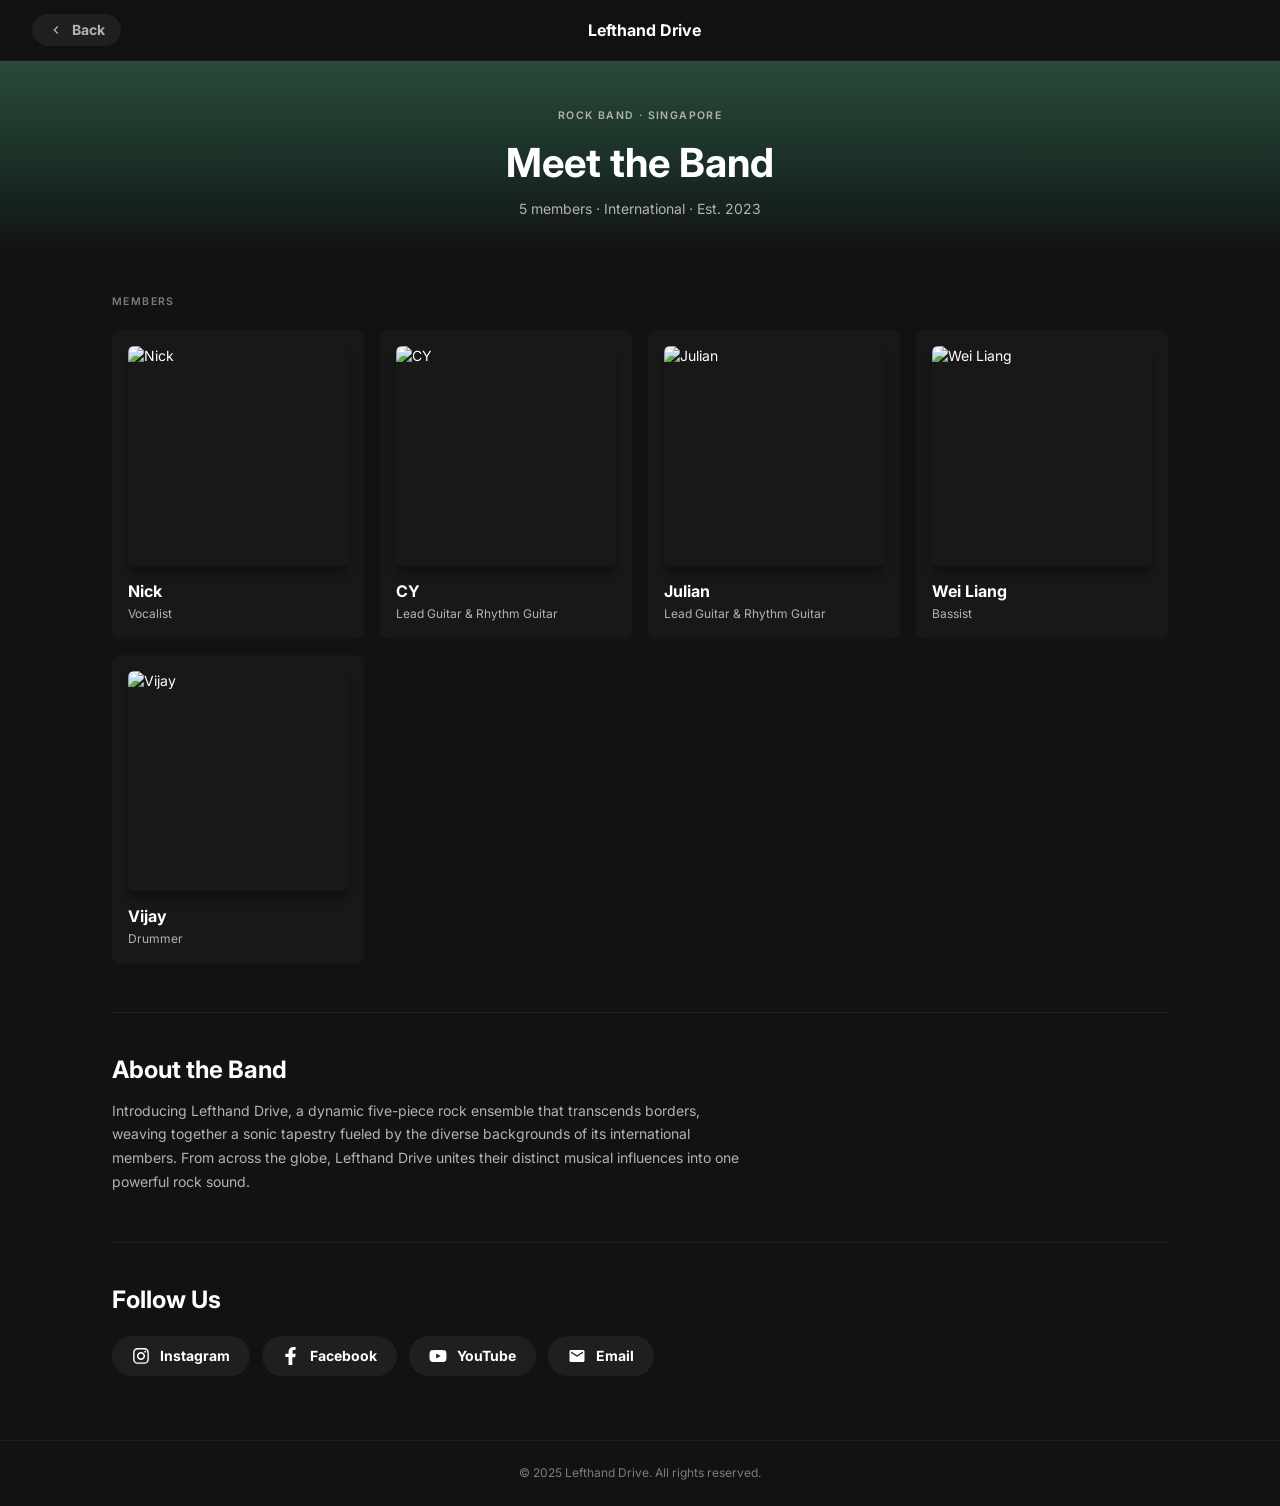
==== band.html @ 8c50482f "Redesign frontend with Spotify-inspired UI - Rewrite index.html: sidebar layout, dark surfaces, Spot" ====
<!DOCTYPE html>
<html lang="en">
<head>
  <meta charset="UTF-8">
  <meta name="viewport" content="width=device-width, initial-scale=1.0">
  <title>Lefthand Drive – Members</title>
  <link rel="preconnect" href="https://fonts.googleapis.com">
  <link rel="preconnect" href="https://fonts.gstatic.com" crossorigin>
  <link href="https://fonts.googleapis.com/css2?family=Inter:wght@400;600;700&display=swap" rel="stylesheet">
  <style>
    :root {
      --bg:           #121212;
      --surface:      #181818;
      --mid:          #1f1f1f;
      --card:         #252525;
      --green:        #1ed760;
      --white:        #ffffff;
      --silver:       #b3b3b3;
      --muted:        #7c7c7c;
      --light-border: #7c7c7c;
      --shadow-heavy: rgba(0,0,0,0.5) 0px 8px 24px;
      --shadow-med:   rgba(0,0,0,0.3) 0px 8px 8px;
      --font: 'Inter', 'Helvetica Neue', helvetica, arial, sans-serif;
    }

    *, *::before, *::after { box-sizing: border-box; margin: 0; padding: 0; }

    body {
      font-family: var(--font);
      background: var(--bg);
      color: var(--white);
      font-size: 14px;
      font-weight: 400;
      line-height: 1.4;
      -webkit-font-smoothing: antialiased;
      min-height: 100dvh;
    }

    /* ── TOP BAR ───────────────────────────────── */
    .topbar {
      position: sticky;
      top: 0;
      z-index: 50;
      display: flex;
      align-items: center;
      justify-content: space-between;
      padding: 14px 32px;
      background: rgba(18,18,18,0.92);
      backdrop-filter: blur(12px);
      -webkit-backdrop-filter: blur(12px);
      border-bottom: 1px solid rgba(255,255,255,0.06);
      gap: 16px;
    }

    .topbar-back {
      display: inline-flex;
      align-items: center;
      gap: 8px;
      font-size: 14px;
      font-weight: 700;
      color: var(--silver);
      text-decoration: none;
      padding: 6px 16px;
      border-radius: 9999px;
      background: var(--mid);
      transition: color 0.15s, background 0.15s;
    }

    .topbar-back:hover { color: var(--white); background: var(--card); }

    .topbar-title {
      font-size: 16px;
      font-weight: 700;
      color: var(--white);
    }

    /* ── HERO ──────────────────────────────────── */
    .hero {
      padding: 48px 32px 36px;
      background: linear-gradient(180deg, #2a4a3a 0%, #1a2e25 55%, var(--bg) 100%);
      text-align: center;
    }

    .hero-label {
      font-size: 10.5px;
      font-weight: 600;
      text-transform: uppercase;
      letter-spacing: 1.4px;
      color: var(--silver);
      margin-bottom: 12px;
    }

    .hero-title {
      font-size: 40px;
      font-weight: 700;
      color: var(--white);
      margin-bottom: 8px;
    }

    .hero-sub {
      font-size: 14px;
      color: var(--silver);
    }

    /* ── CONTENT ───────────────────────────────── */
    .content {
      max-width: 1120px;
      margin: 0 auto;
      padding: 40px 32px 64px;
    }

    .section-label {
      font-size: 10.5px;
      font-weight: 600;
      text-transform: uppercase;
      letter-spacing: 1.4px;
      color: var(--muted);
      margin-bottom: 20px;
    }

    /* ── MEMBERS GRID ──────────────────────────── */
    .members-grid {
      display: grid;
      grid-template-columns: repeat(auto-fill, minmax(200px, 1fr));
      gap: 16px;
    }

    .member-card {
      background: var(--surface);
      border-radius: 8px;
      padding: 16px;
      transition: background 0.2s, transform 0.2s;
      cursor: pointer;
    }

    .member-card:hover {
      background: var(--card);
      transform: translateY(-2px);
    }

    .member-card:focus-within { outline: 2px solid var(--green); outline-offset: 2px; }

    .member-photo {
      width: 100%;
      aspect-ratio: 1;
      object-fit: cover;
      border-radius: 6px;
      margin-bottom: 14px;
      box-shadow: var(--shadow-med);
      display: block;
    }

    .member-name {
      font-size: 16px;
      font-weight: 700;
      margin-bottom: 4px;
      white-space: nowrap;
      overflow: hidden;
      text-overflow: ellipsis;
    }

    .member-role {
      font-size: 12px;
      color: var(--silver);
      line-height: 1.4;
    }

    /* ── BAND BIO ──────────────────────────────── */
    .bio-block {
      margin-top: 48px;
      padding-top: 40px;
      border-top: 1px solid rgba(255,255,255,0.06);
    }

    .bio-block h2 {
      font-size: 24px;
      font-weight: 700;
      margin-bottom: 12px;
    }

    .bio-block p {
      font-size: 14px;
      color: var(--silver);
      line-height: 1.7;
      max-width: 640px;
    }

    /* ── SOCIAL ROW ────────────────────────────── */
    .social-row {
      margin-top: 48px;
      padding-top: 40px;
      border-top: 1px solid rgba(255,255,255,0.06);
    }

    .social-row h2 {
      font-size: 24px;
      font-weight: 700;
      margin-bottom: 20px;
    }

    .social-links { display: flex; gap: 12px; flex-wrap: wrap; }

    .social-btn {
      display: inline-flex;
      align-items: center;
      gap: 10px;
      padding: 10px 20px;
      border-radius: 9999px;
      background: var(--mid);
      color: var(--white);
      text-decoration: none;
      font-size: 14px;
      font-weight: 700;
      transition: background 0.15s, transform 0.1s;
    }

    .social-btn:hover { background: var(--card); }
    .social-btn:active { transform: scale(0.96); }

    /* ── FOOTER ────────────────────────────────── */
    .footer {
      padding: 24px 32px;
      text-align: center;
      border-top: 1px solid rgba(255,255,255,0.06);
      font-size: 12px;
      color: var(--muted);
    }

    /* ── RESPONSIVE ────────────────────────────── */
    @media (max-width: 768px) {
      .topbar { padding: 12px 16px; }
      .hero { padding: 32px 16px 24px; }
      .hero-title { font-size: 28px; }
      .content { padding: 24px 16px 48px; }
      .members-grid { grid-template-columns: repeat(2, 1fr); gap: 12px; }
    }

    @media (max-width: 400px) {
      .members-grid { grid-template-columns: 1fr; }
    }
  </style>
</head>
<body>

  <!-- Top Bar -->
  <header class="topbar">
    <a href="index.html" class="topbar-back" aria-label="Back to Lefthand Drive home">
      <svg width="16" height="16" viewBox="0 0 24 24" fill="currentColor" aria-hidden="true"><path d="M15.41 7.41L14 6l-6 6 6 6 1.41-1.41L10.83 12z"/></svg>
      Back
    </a>
    <span class="topbar-title">Lefthand Drive</span>
    <div aria-hidden="true" style="width:80px;"></div>
  </header>

  <!-- Hero -->
  <div class="hero">
    <div class="hero-label">Rock Band · Singapore</div>
    <h1 class="hero-title">Meet the Band</h1>
    <p class="hero-sub">5 members · International · Est. 2023</p>
  </div>

  <!-- Members -->
  <main class="content">
    <div class="section-label">Members</div>

    <div class="members-grid" role="list">

      <article class="member-card" role="listitem" tabindex="0" aria-label="Nick – Vocalist">
        <img src="images/Nick.jpg" alt="Nick" class="member-photo" loading="lazy">
        <div class="member-name">Nick</div>
        <div class="member-role">Vocalist</div>
      </article>

      <article class="member-card" role="listitem" tabindex="0" aria-label="CY – Lead Guitar and Rhythm Guitar">
        <img src="images/CY.jpg" alt="CY" class="member-photo" loading="lazy">
        <div class="member-name">CY</div>
        <div class="member-role">Lead Guitar &amp; Rhythm Guitar</div>
      </article>

      <article class="member-card" role="listitem" tabindex="0" aria-label="Julian – Lead Guitar and Rhythm Guitar">
        <img src="images/Julian.jpg" alt="Julian" class="member-photo" loading="lazy">
        <div class="member-name">Julian</div>
        <div class="member-role">Lead Guitar &amp; Rhythm Guitar</div>
      </article>

      <article class="member-card" role="listitem" tabindex="0" aria-label="Wei Liang – Bassist">
        <img src="images/wei.jpeg" alt="Wei Liang" class="member-photo" loading="lazy">
        <div class="member-name">Wei Liang</div>
        <div class="member-role">Bassist</div>
      </article>

      <article class="member-card" role="listitem" tabindex="0" aria-label="Vijay – Drummer">
        <img src="images/Vijay.jpg" alt="Vijay" class="member-photo" loading="lazy">
        <div class="member-name">Vijay</div>
        <div class="member-role">Drummer</div>
      </article>

    </div>

    <!-- Bio -->
    <div class="bio-block">
      <h2>About the Band</h2>
      <p>Introducing Lefthand Drive, a dynamic five-piece rock ensemble that transcends borders, weaving together a sonic tapestry fueled by the diverse backgrounds of its international members. From across the globe, Lefthand Drive unites their distinct musical influences into one powerful rock sound.</p>
    </div>

    <!-- Social -->
    <div class="social-row">
      <h2>Follow Us</h2>
      <div class="social-links">
        <a href="https://www.instagram.com/lefthanddrive_sg?igsh=eTY1NHY3NWtiNjg1" target="_blank" rel="noopener noreferrer" class="social-btn" aria-label="Instagram">
          <svg xmlns="http://www.w3.org/2000/svg" width="18" height="18" viewBox="0 0 448 512" fill="currentColor" aria-hidden="true"><path d="M224.1 141c-63.6 0-114.9 51.3-114.9 114.9S160.5 370.8 224.1 370.8 339 319.5 339 255.9 287.7 141 224.1 141zm0 186.6c-39.6 0-71.7-32.1-71.7-71.7s32.1-71.7 71.7-71.7 71.7 32.1 71.7 71.7-32.1 71.7-71.7 71.7zm146.4-194.3c0 14.9-12 26.8-26.8 26.8-14.9 0-26.8-12-26.8-26.8s12-26.8 26.8-26.8 26.8 12 26.8 26.8zm76.1 27.2c-1.7-35.9-9.9-67.7-36.2-93.9-26.2-26.2-58-34.4-93.9-36.2-37-2.1-147.9-2.1-184.9 0-35.8 1.7-67.6 9.9-93.9 36.1s-34.4 58-36.2 93.9c-2.1 37-2.1 147.9 0 184.9 1.7 35.9 9.9 67.7 36.2 93.9s58 34.4 93.9 36.2c37 2.1 147.9 2.1 184.9 0 35.9-1.7 67.7-9.9 93.9-36.2 26.2-26.2 34.4-58 36.2-93.9 2.1-37 2.1-147.8 0-184.8zM398.8 388c-7.8 19.6-22.9 34.7-42.6 42.6-29.5 11.7-99.5 9-132.1 9s-102.7 2.6-132.1-9c-19.6-7.8-34.7-22.9-42.6-42.6-11.7-29.5-9-99.5-9-132.1s-2.6-102.7 9-132.1c7.8-19.6 22.9-34.7 42.6-42.6 29.5-11.7 99.5-9 132.1-9s102.7-2.6 132.1 9c19.6 7.8 34.7 22.9 42.6 42.6 11.7 29.5 9 99.5 9 132.1s2.7 102.7-9 132.1z"/></svg>
          Instagram
        </a>
        <a href="https://www.facebook.com/profile.php?id=61557159800203" target="_blank" rel="noopener noreferrer" class="social-btn" aria-label="Facebook">
          <svg xmlns="http://www.w3.org/2000/svg" width="18" height="18" viewBox="0 0 320 512" fill="currentColor" aria-hidden="true"><path d="M279.14 288l14.22-92.66h-88.91V127.42c0-25.35 12.42-50.06 52.24-50.06H293V6.26S259.43 0 225.36 0C141.09 0 89.53 54.42 89.53 153.11V195.3H0v92.66h89.53V512h107.74V288z"/></svg>
          Facebook
        </a>
        <a href="https://www.youtube.com/@LefthandDrive_SG" target="_blank" rel="noopener noreferrer" class="social-btn" aria-label="YouTube">
          <svg xmlns="http://www.w3.org/2000/svg" width="18" height="18" viewBox="0 0 576 512" fill="currentColor" aria-hidden="true"><path d="M549.7 124.1c-6.3-24-25-42.7-49-49C456.5 64 288 64 288 64s-168.5 0-212.7 11.1c-24 6.3-42.7 25-49 49C16 168.3 16 256 16 256s0 87.7 10.3 131.9c6.3 24 25 42.7 49 49C119.5 448 288 448 288 448s168.5 0 212.7-11.1c24-6.3 42.7-25 49-49C560 343.7 560 256 560 256s0-87.7-10.3-131.9zM232 336V176l142 80-142 80z"/></svg>
          YouTube
        </a>
        <a href="mailto:mrwaitforplayers@gmail.com" class="social-btn" aria-label="Email">
          <svg xmlns="http://www.w3.org/2000/svg" width="18" height="18" viewBox="0 0 24 24" fill="currentColor" aria-hidden="true"><path d="M20 4H4c-1.1 0-2 .9-2 2v12c0 1.1.9 2 2 2h16c1.1 0 2-.9 2-2V6c0-1.1-.9-2-2-2zm0 4-8 5-8-5V6l8 5 8-5v2z"/></svg>
          Email
        </a>
      </div>
    </div>

  </main>

  <footer class="footer">
    <p>&copy; 2025 Lefthand Drive. All rights reserved.</p>
  </footer>

</body>
</html>
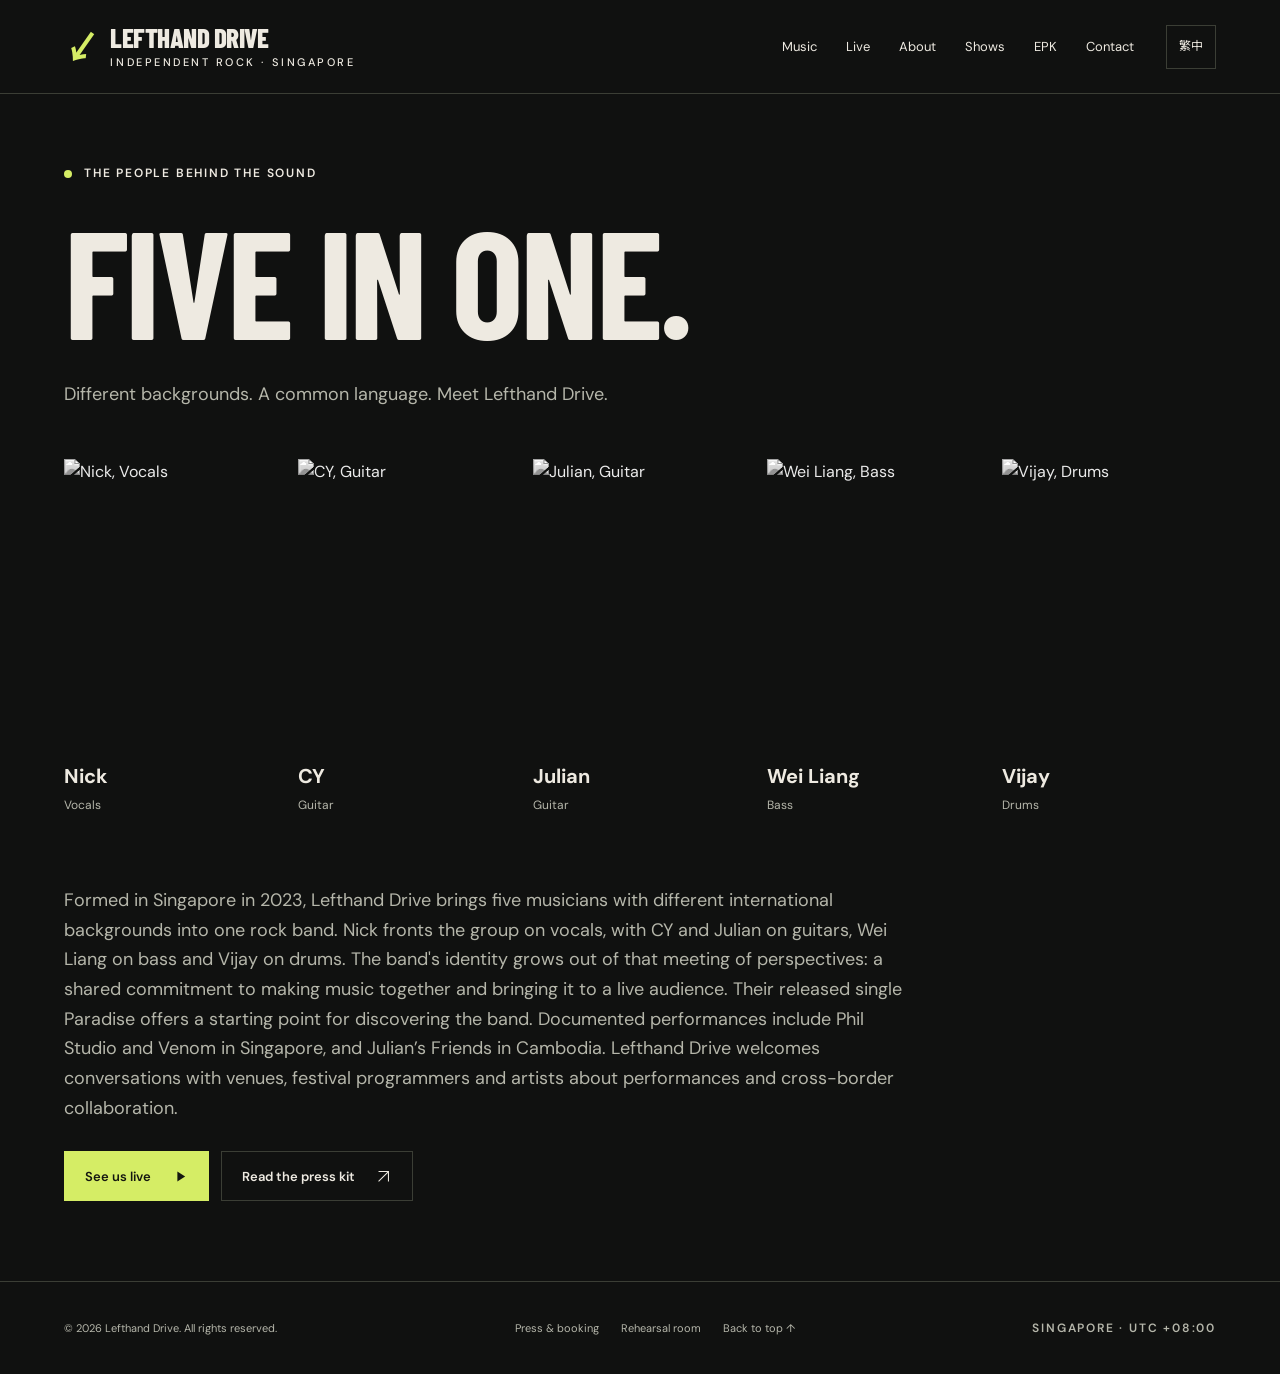
==== commit c5cdc3c3: "Redesign band website and add bilingual international EPK" ====
--- a/band.html
+++ b/band.html
@@ -1,336 +1,20 @@
-<!DOCTYPE html>
-<html lang="en">
-<head>
-  <meta charset="UTF-8">
-  <meta name="viewport" content="width=device-width, initial-scale=1.0">
-  <title>Lefthand Drive – Members</title>
-  <link rel="preconnect" href="https://fonts.googleapis.com">
-  <link rel="preconnect" href="https://fonts.gstatic.com" crossorigin>
-  <link href="https://fonts.googleapis.com/css2?family=Inter:wght@400;600;700&display=swap" rel="stylesheet">
-  <style>
-    :root {
-      --bg:           #121212;
-      --surface:      #181818;
-      --mid:          #1f1f1f;
-      --card:         #252525;
-      --green:        #1ed760;
-      --white:        #ffffff;
-      --silver:       #b3b3b3;
-      --muted:        #7c7c7c;
-      --light-border: #7c7c7c;
-      --shadow-heavy: rgba(0,0,0,0.5) 0px 8px 24px;
-      --shadow-med:   rgba(0,0,0,0.3) 0px 8px 8px;
-      --font: 'Inter', 'Helvetica Neue', helvetica, arial, sans-serif;
-    }
-
-    *, *::before, *::after { box-sizing: border-box; margin: 0; padding: 0; }
-
-    body {
-      font-family: var(--font);
-      background: var(--bg);
-      color: var(--white);
-      font-size: 14px;
-      font-weight: 400;
-      line-height: 1.4;
-      -webkit-font-smoothing: antialiased;
-      min-height: 100dvh;
-    }
-
-    /* ── TOP BAR ───────────────────────────────── */
-    .topbar {
-      position: sticky;
-      top: 0;
-      z-index: 50;
-      display: flex;
-      align-items: center;
-      justify-content: space-between;
-      padding: 14px 32px;
-      background: rgba(18,18,18,0.92);
-      backdrop-filter: blur(12px);
-      -webkit-backdrop-filter: blur(12px);
-      border-bottom: 1px solid rgba(255,255,255,0.06);
-      gap: 16px;
-    }
-
-    .topbar-back {
-      display: inline-flex;
-      align-items: center;
-      gap: 8px;
-      font-size: 14px;
-      font-weight: 700;
-      color: var(--silver);
-      text-decoration: none;
-      padding: 6px 16px;
-      border-radius: 9999px;
-      background: var(--mid);
-      transition: color 0.15s, background 0.15s;
-    }
-
-    .topbar-back:hover { color: var(--white); background: var(--card); }
-
-    .topbar-title {
-      font-size: 16px;
-      font-weight: 700;
-      color: var(--white);
-    }
-
-    /* ── HERO ──────────────────────────────────── */
-    .hero {
-      padding: 48px 32px 36px;
-      background: linear-gradient(180deg, #2a4a3a 0%, #1a2e25 55%, var(--bg) 100%);
-      text-align: center;
-    }
-
-    .hero-label {
-      font-size: 10.5px;
-      font-weight: 600;
-      text-transform: uppercase;
-      letter-spacing: 1.4px;
-      color: var(--silver);
-      margin-bottom: 12px;
-    }
-
-    .hero-title {
-      font-size: 40px;
-      font-weight: 700;
-      color: var(--white);
-      margin-bottom: 8px;
-    }
-
-    .hero-sub {
-      font-size: 14px;
-      color: var(--silver);
-    }
-
-    /* ── CONTENT ───────────────────────────────── */
-    .content {
-      max-width: 1120px;
-      margin: 0 auto;
-      padding: 40px 32px 64px;
-    }
-
-    .section-label {
-      font-size: 10.5px;
-      font-weight: 600;
-      text-transform: uppercase;
-      letter-spacing: 1.4px;
-      color: var(--muted);
-      margin-bottom: 20px;
-    }
-
-    /* ── MEMBERS GRID ──────────────────────────── */
-    .members-grid {
-      display: grid;
-      grid-template-columns: repeat(auto-fill, minmax(200px, 1fr));
-      gap: 16px;
-    }
-
-    .member-card {
-      background: var(--surface);
-      border-radius: 8px;
-      padding: 16px;
-      transition: background 0.2s, transform 0.2s;
-      cursor: pointer;
-    }
-
-    .member-card:hover {
-      background: var(--card);
-      transform: translateY(-2px);
-    }
-
-    .member-card:focus-within { outline: 2px solid var(--green); outline-offset: 2px; }
-
-    .member-photo {
-      width: 100%;
-      aspect-ratio: 1;
-      object-fit: cover;
-      border-radius: 6px;
-      margin-bottom: 14px;
-      box-shadow: var(--shadow-med);
-      display: block;
-    }
-
-    .member-name {
-      font-size: 16px;
-      font-weight: 700;
-      margin-bottom: 4px;
-      white-space: nowrap;
-      overflow: hidden;
-      text-overflow: ellipsis;
-    }
-
-    .member-role {
-      font-size: 12px;
-      color: var(--silver);
-      line-height: 1.4;
-    }
-
-    /* ── BAND BIO ──────────────────────────────── */
-    .bio-block {
-      margin-top: 48px;
-      padding-top: 40px;
-      border-top: 1px solid rgba(255,255,255,0.06);
-    }
-
-    .bio-block h2 {
-      font-size: 24px;
-      font-weight: 700;
-      margin-bottom: 12px;
-    }
-
-    .bio-block p {
-      font-size: 14px;
-      color: var(--silver);
-      line-height: 1.7;
-      max-width: 640px;
-    }
-
-    /* ── SOCIAL ROW ────────────────────────────── */
-    .social-row {
-      margin-top: 48px;
-      padding-top: 40px;
-      border-top: 1px solid rgba(255,255,255,0.06);
-    }
-
-    .social-row h2 {
-      font-size: 24px;
-      font-weight: 700;
-      margin-bottom: 20px;
-    }
-
-    .social-links { display: flex; gap: 12px; flex-wrap: wrap; }
-
-    .social-btn {
-      display: inline-flex;
-      align-items: center;
-      gap: 10px;
-      padding: 10px 20px;
-      border-radius: 9999px;
-      background: var(--mid);
-      color: var(--white);
-      text-decoration: none;
-      font-size: 14px;
-      font-weight: 700;
-      transition: background 0.15s, transform 0.1s;
-    }
-
-    .social-btn:hover { background: var(--card); }
-    .social-btn:active { transform: scale(0.96); }
-
-    /* ── FOOTER ────────────────────────────────── */
-    .footer {
-      padding: 24px 32px;
-      text-align: center;
-      border-top: 1px solid rgba(255,255,255,0.06);
-      font-size: 12px;
-      color: var(--muted);
-    }
-
-    /* ── RESPONSIVE ────────────────────────────── */
-    @media (max-width: 768px) {
-      .topbar { padding: 12px 16px; }
-      .hero { padding: 32px 16px 24px; }
-      .hero-title { font-size: 28px; }
-      .content { padding: 24px 16px 48px; }
-      .members-grid { grid-template-columns: repeat(2, 1fr); gap: 12px; }
-    }
-
-    @media (max-width: 400px) {
-      .members-grid { grid-template-columns: 1fr; }
-    }
-  </style>
-</head>
-<body>
-
-  <!-- Top Bar -->
-  <header class="topbar">
-    <a href="index.html" class="topbar-back" aria-label="Back to Lefthand Drive home">
-      <svg width="16" height="16" viewBox="0 0 24 24" fill="currentColor" aria-hidden="true"><path d="M15.41 7.41L14 6l-6 6 6 6 1.41-1.41L10.83 12z"/></svg>
-      Back
-    </a>
-    <span class="topbar-title">Lefthand Drive</span>
-    <div aria-hidden="true" style="width:80px;"></div>
-  </header>
-
-  <!-- Hero -->
-  <div class="hero">
-    <div class="hero-label">Rock Band · Singapore</div>
-    <h1 class="hero-title">Meet the Band</h1>
-    <p class="hero-sub">5 members · International · Est. 2023</p>
-  </div>
-
-  <!-- Members -->
-  <main class="content">
-    <div class="section-label">Members</div>
-
-    <div class="members-grid" role="list">
-
-      <article class="member-card" role="listitem" tabindex="0" aria-label="Nick – Vocalist">
-        <img src="images/Nick.jpg" alt="Nick" class="member-photo" loading="lazy">
-        <div class="member-name">Nick</div>
-        <div class="member-role">Vocalist</div>
-      </article>
-
-      <article class="member-card" role="listitem" tabindex="0" aria-label="CY – Lead Guitar and Rhythm Guitar">
-        <img src="images/CY.jpg" alt="CY" class="member-photo" loading="lazy">
-        <div class="member-name">CY</div>
-        <div class="member-role">Lead Guitar &amp; Rhythm Guitar</div>
-      </article>
-
-      <article class="member-card" role="listitem" tabindex="0" aria-label="Julian – Lead Guitar and Rhythm Guitar">
-        <img src="images/Julian.jpg" alt="Julian" class="member-photo" loading="lazy">
-        <div class="member-name">Julian</div>
-        <div class="member-role">Lead Guitar &amp; Rhythm Guitar</div>
-      </article>
-
-      <article class="member-card" role="listitem" tabindex="0" aria-label="Wei Liang – Bassist">
-        <img src="images/wei.jpeg" alt="Wei Liang" class="member-photo" loading="lazy">
-        <div class="member-name">Wei Liang</div>
-        <div class="member-role">Bassist</div>
-      </article>
-
-      <article class="member-card" role="listitem" tabindex="0" aria-label="Vijay – Drummer">
-        <img src="images/Vijay.jpg" alt="Vijay" class="member-photo" loading="lazy">
-        <div class="member-name">Vijay</div>
-        <div class="member-role">Drummer</div>
-      </article>
-
-    </div>
-
-    <!-- Bio -->
-    <div class="bio-block">
-      <h2>About the Band</h2>
-      <p>Introducing Lefthand Drive, a dynamic five-piece rock ensemble that transcends borders, weaving together a sonic tapestry fueled by the diverse backgrounds of its international members. From across the globe, Lefthand Drive unites their distinct musical influences into one powerful rock sound.</p>
-    </div>
-
-    <!-- Social -->
-    <div class="social-row">
-      <h2>Follow Us</h2>
-      <div class="social-links">
-        <a href="https://www.instagram.com/lefthanddrive_sg?igsh=eTY1NHY3NWtiNjg1" target="_blank" rel="noopener noreferrer" class="social-btn" aria-label="Instagram">
-          <svg xmlns="http://www.w3.org/2000/svg" width="18" height="18" viewBox="0 0 448 512" fill="currentColor" aria-hidden="true"><path d="M224.1 141c-63.6 0-114.9 51.3-114.9 114.9S160.5 370.8 224.1 370.8 339 319.5 339 255.9 287.7 141 224.1 141zm0 186.6c-39.6 0-71.7-32.1-71.7-71.7s32.1-71.7 71.7-71.7 71.7 32.1 71.7 71.7-32.1 71.7-71.7 71.7zm146.4-194.3c0 14.9-12 26.8-26.8 26.8-14.9 0-26.8-12-26.8-26.8s12-26.8 26.8-26.8 26.8 12 26.8 26.8zm76.1 27.2c-1.7-35.9-9.9-67.7-36.2-93.9-26.2-26.2-58-34.4-93.9-36.2-37-2.1-147.9-2.1-184.9 0-35.8 1.7-67.6 9.9-93.9 36.1s-34.4 58-36.2 93.9c-2.1 37-2.1 147.9 0 184.9 1.7 35.9 9.9 67.7 36.2 93.9s58 34.4 93.9 36.2c37 2.1 147.9 2.1 184.9 0 35.9-1.7 67.7-9.9 93.9-36.2 26.2-26.2 34.4-58 36.2-93.9 2.1-37 2.1-147.8 0-184.8zM398.8 388c-7.8 19.6-22.9 34.7-42.6 42.6-29.5 11.7-99.5 9-132.1 9s-102.7 2.6-132.1-9c-19.6-7.8-34.7-22.9-42.6-42.6-11.7-29.5-9-99.5-9-132.1s-2.6-102.7 9-132.1c7.8-19.6 22.9-34.7 42.6-42.6 29.5-11.7 99.5-9 132.1-9s102.7-2.6 132.1 9c19.6 7.8 34.7 22.9 42.6 42.6 11.7 29.5 9 99.5 9 132.1s2.7 102.7-9 132.1z"/></svg>
-          Instagram
-        </a>
-        <a href="https://www.facebook.com/profile.php?id=61557159800203" target="_blank" rel="noopener noreferrer" class="social-btn" aria-label="Facebook">
-          <svg xmlns="http://www.w3.org/2000/svg" width="18" height="18" viewBox="0 0 320 512" fill="currentColor" aria-hidden="true"><path d="M279.14 288l14.22-92.66h-88.91V127.42c0-25.35 12.42-50.06 52.24-50.06H293V6.26S259.43 0 225.36 0C141.09 0 89.53 54.42 89.53 153.11V195.3H0v92.66h89.53V512h107.74V288z"/></svg>
-          Facebook
-        </a>
-        <a href="https://www.youtube.com/@LefthandDrive_SG" target="_blank" rel="noopener noreferrer" class="social-btn" aria-label="YouTube">
-          <svg xmlns="http://www.w3.org/2000/svg" width="18" height="18" viewBox="0 0 576 512" fill="currentColor" aria-hidden="true"><path d="M549.7 124.1c-6.3-24-25-42.7-49-49C456.5 64 288 64 288 64s-168.5 0-212.7 11.1c-24 6.3-42.7 25-49 49C16 168.3 16 256 16 256s0 87.7 10.3 131.9c6.3 24 25 42.7 49 49C119.5 448 288 448 288 448s168.5 0 212.7-11.1c24-6.3 42.7-25 49-49C560 343.7 560 256 560 256s0-87.7-10.3-131.9zM232 336V176l142 80-142 80z"/></svg>
-          YouTube
-        </a>
-        <a href="mailto:mrwaitforplayers@gmail.com" class="social-btn" aria-label="Email">
-          <svg xmlns="http://www.w3.org/2000/svg" width="18" height="18" viewBox="0 0 24 24" fill="currentColor" aria-hidden="true"><path d="M20 4H4c-1.1 0-2 .9-2 2v12c0 1.1.9 2 2 2h16c1.1 0 2-.9 2-2V6c0-1.1-.9-2-2-2zm0 4-8 5-8-5V6l8 5 8-5v2z"/></svg>
-          Email
-        </a>
-      </div>
-    </div>
-
-  </main>
-
-  <footer class="footer">
-    <p>&copy; 2025 Lefthand Drive. All rights reserved.</p>
-  </footer>
-
-</body>
-</html>
+<!doctype html>
+<html lang="en"><head><meta charset="utf-8"><meta name="viewport" content="width=device-width, initial-scale=1">
+<meta name="theme-color" content="#101110"><title>The Band — Lefthand Drive</title><meta name="description" content="Meet Nick, CY, Julian, Wei Liang and Vijay: the five musicians behind Singapore rock band Lefthand Drive.">
+<link rel="canonical" href="https://ymunick.github.io/lefthanddrive/band.html"><link rel="icon" href="assets/favicon.svg" type="image/svg+xml">
+<meta property="og:type" content="website"><meta property="og:title" content="The Band — Lefthand Drive"><meta property="og:description" content="Meet Nick, CY, Julian, Wei Liang and Vijay: the five musicians behind Singapore rock band Lefthand Drive."><meta property="og:url" content="https://ymunick.github.io/lefthanddrive/band.html"><meta property="og:image" content="https://ymunick.github.io/lefthanddrive/images/group.jpg"><meta property="og:image:alt" content="Lefthand Drive, five-piece rock band from Singapore"><meta name="twitter:card" content="summary_large_image">
+<link rel="preconnect" href="https://fonts.googleapis.com"><link rel="preconnect" href="https://fonts.gstatic.com" crossorigin>
+<link rel="stylesheet" href="assets/site.css"><script type="application/ld+json">{"@context": "https://schema.org", "@type": "MusicGroup", "name": "Lefthand Drive", "url": "https://ymunick.github.io/lefthanddrive/", "genre": "Rock", "foundingDate": "2023", "email": "mrwaitforplayers@gmail.com", "sameAs": ["https://www.instagram.com/lefthanddrive_sg/", "https://www.youtube.com/@LefthandDrive_SG", "https://open.spotify.com/artist/1GsjKjGcnN87QtZpG9kql0", "https://www.facebook.com/profile.php?id=61557159800203"], "member": [{"@type": "Person", "name": "Nick"}, {"@type": "Person", "name": "CY"}, {"@type": "Person", "name": "Julian"}, {"@type": "Person", "name": "Wei Liang"}, {"@type": "Person", "name": "Vijay"}]}</script>
+</head><body><a class="skip-link" href="#main"><span lang="en" data-lang="en">Skip to content</span><span lang="zh-Hant" data-lang="zh-Hant">跳至主要內容</span></a>
+<header class="site-header"><div class="wrap header-inner">
+<a class="wordmark" href="index.html" aria-label="Lefthand Drive home"><span class="brand-symbol" aria-hidden="true">↙</span><span>LEFTHAND DRIVE<small>INDEPENDENT ROCK · SINGAPORE</small></span></a>
+<nav class="desktop-nav" aria-label="Main navigation"><a href="index.html#music"><span lang="en" data-lang="en">Music</span><span lang="zh-Hant" data-lang="zh-Hant">音樂</span></a><a href="index.html#live"><span lang="en" data-lang="en">Live</span><span lang="zh-Hant" data-lang="zh-Hant">現場</span></a><a href="index.html#about"><span lang="en" data-lang="en">About</span><span lang="zh-Hant" data-lang="zh-Hant">樂團</span></a><a href="index.html#shows"><span lang="en" data-lang="en">Shows</span><span lang="zh-Hant" data-lang="zh-Hant">演出</span></a><a href="epk.html"><span lang="en" data-lang="en">EPK</span><span lang="zh-Hant" data-lang="zh-Hant">EPK</span></a><a href="index.html#contact"><span lang="en" data-lang="en">Contact</span><span lang="zh-Hant" data-lang="zh-Hant">聯絡</span></a></nav>
+<button class="language-toggle" type="button" data-language-toggle aria-label="Switch to Traditional Chinese">繁中</button>
+<button class="menu-toggle" type="button" aria-label="Open navigation" aria-expanded="false" aria-controls="mobile-menu"><svg viewBox="0 0 24 24" fill="none" stroke="currentColor" stroke-width="1.5" aria-hidden="true"><path d="M3 7h18M3 16h18"/></svg></button>
+<nav class="mobile-nav" id="mobile-menu" aria-label="Mobile navigation" hidden><a href="index.html#music"><span lang="en" data-lang="en">Music</span><span lang="zh-Hant" data-lang="zh-Hant">音樂</span></a><a href="index.html#live"><span lang="en" data-lang="en">Live</span><span lang="zh-Hant" data-lang="zh-Hant">現場</span></a><a href="index.html#about"><span lang="en" data-lang="en">About</span><span lang="zh-Hant" data-lang="zh-Hant">樂團</span></a><a href="index.html#shows"><span lang="en" data-lang="en">Shows</span><span lang="zh-Hant" data-lang="zh-Hant">演出</span></a><a href="epk.html"><span lang="en" data-lang="en">EPK</span><span lang="zh-Hant" data-lang="zh-Hant">EPK</span></a><a href="index.html#contact"><span lang="en" data-lang="en">Contact</span><span lang="zh-Hant" data-lang="zh-Hant">聯絡</span></a></nav>
+</div></header><noscript><style>.menu-toggle,.language-toggle{display:none!important}</style><nav class="no-js-note no-js-nav" aria-label="Navigation without JavaScript"><a href="index.html#music">Music</a> · <a href="index.html#live">Live</a> · <a href="band.html">Band</a> · <a href="index.html#shows">Shows</a> · <a href="epk.html">EPK</a> · <a href="index.html#contact">Contact</a><br><a href="downloads/Lefthand-Drive-EPK.html">Bilingual printable EPK / 中英文資料包</a></nav></noscript><main id="main" class="wrap"><section class="page-hero"><p class="eyebrow"><span lang="en" data-lang="en">The people behind the sound</span><span lang="zh-Hant" data-lang="zh-Hant">聲音背後的五個人</span></p><h1><span lang="en" data-lang="en">FIVE IN ONE.</span><span lang="zh-Hant" data-lang="zh-Hant">五人，同一個聲音。</span></h1><p class="lead"><span lang="en" data-lang="en">Different backgrounds. A common language. Meet Lefthand Drive.</span><span lang="zh-Hant" data-lang="zh-Hant">不同的背景，共同的音樂語言。這就是 Lefthand Drive。</span></p></section><section class="members-grid" aria-label="Band members"><article class="member-card member-nick"><img src="images/Nick.jpg" width="450" height="600" alt="Nick, Vocals" loading="lazy"><h2>Nick</h2><p><span lang="en" data-lang="en">Vocals</span><span lang="zh-Hant" data-lang="zh-Hant">主唱</span></p></article><article class="member-card member-cy"><img src="images/CY.jpg" width="450" height="600" alt="CY, Guitar" loading="lazy"><h2>CY</h2><p><span lang="en" data-lang="en">Guitar</span><span lang="zh-Hant" data-lang="zh-Hant">吉他</span></p></article><article class="member-card member-julian"><img src="images/Julian.jpg" width="450" height="600" alt="Julian, Guitar" loading="lazy"><h2>Julian</h2><p><span lang="en" data-lang="en">Guitar</span><span lang="zh-Hant" data-lang="zh-Hant">吉他</span></p></article><article class="member-card member-wei-liang"><img src="images/wei.jpeg" width="450" height="600" alt="Wei Liang, Bass" loading="lazy"><h2>Wei Liang</h2><p><span lang="en" data-lang="en">Bass</span><span lang="zh-Hant" data-lang="zh-Hant">貝斯</span></p></article><article class="member-card member-vijay"><img src="images/Vijay.jpg" width="450" height="600" alt="Vijay, Drums" loading="lazy"><h2>Vijay</h2><p><span lang="en" data-lang="en">Drums</span><span lang="zh-Hant" data-lang="zh-Hant">鼓</span></p></article></section><section class="band-story"><p><span lang="en" data-lang="en">Formed in Singapore in 2023, Lefthand Drive brings five musicians with different international backgrounds into one rock band. Nick fronts the group on vocals, with CY and Julian on guitars, Wei Liang on bass and Vijay on drums. The band&#x27;s identity grows out of that meeting of perspectives: a shared commitment to making music together and bringing it to a live audience.
+
+Their released single Paradise offers a starting point for discovering the band. Documented performances include Phil Studio and Venom in Singapore, and Julian’s Friends in Cambodia. Lefthand Drive welcomes conversations with venues, festival programmers and artists about performances and cross-border collaboration.</span><span lang="zh-Hant" data-lang="zh-Hant">Lefthand Drive 於 2023 年在新加坡成立，由五位擁有不同國際背景的音樂人組成。Nick 擔任主唱，CY 與 Julian 負責吉他，Wei Liang 擔任貝斯手，Vijay 擔任鼓手。樂團的個性來自不同觀點的相遇，以及一起創作、把音樂帶到現場觀眾面前的共同投入。
+
+已發行單曲〈Paradise〉是認識樂團的起點。現有演出紀錄包括新加坡的 Phil Studio、Venom，以及柬埔寨的 Julian’s Friends。樂團歡迎場館、音樂節策展人及音樂人洽談演出與跨國合作。</span></p><div class="actions"><a href="index.html#live" class="button primary"><span lang="en" data-lang="en">See us live</span><span lang="zh-Hant" data-lang="zh-Hant">觀看現場</span><svg viewBox="0 0 24 24" fill="currentColor" aria-hidden="true"><path d="m9 5 11 7-11 7z"/></svg></a><a href="epk.html" class="button"><span lang="en" data-lang="en">Read the press kit</span><span lang="zh-Hant" data-lang="zh-Hant">查看 EPK</span><svg viewBox="0 0 24 24" fill="none" stroke="currentColor" stroke-width="1.5" aria-hidden="true"><path d="M5 19 19 5M5 5h14v14"/></svg></a></div></section></main><footer class="site-footer"><div class="wrap footer-inner"><span>© <span data-year>2026</span> Lefthand Drive. <span lang="en" data-lang="en">All rights reserved.</span><span lang="zh-Hant" data-lang="zh-Hant">保留所有權利。</span></span><div class="footer-links"><a href="epk.html"><span lang="en" data-lang="en">Press &amp; booking</span><span lang="zh-Hant" data-lang="zh-Hant">媒體與邀演</span></a><a href="booking.html"><span lang="en" data-lang="en">Rehearsal room</span><span lang="zh-Hant" data-lang="zh-Hant">排練室預約</span></a><a href="index.html#main"><span lang="en" data-lang="en">Back to top ↑</span><span lang="zh-Hant" data-lang="zh-Hant">回到頂端 ↑</span></a></div><span class="micro">SINGAPORE · UTC +08:00</span></div></footer>
+<script type="application/json" id="band-data">{"name": "Lefthand Drive", "location": "Singapore", "formed": "2023", "email": "mrwaitforplayers@gmail.com", "updated": "2026-10-26", "website": "https://ymunick.github.io/lefthanddrive/", "socials": {"Instagram": "https://www.instagram.com/lefthanddrive_sg/", "YouTube": "https://www.youtube.com/@LefthandDrive_SG", "Spotify": "https://open.spotify.com/artist/1GsjKjGcnN87QtZpG9kql0", "Facebook": "https://www.facebook.com/profile.php?id=61557159800203"}, "bio": {"short_en": "Lefthand Drive is a five-piece rock band based in Singapore. Formed in 2023, the band brings together musicians from different international backgrounds through vocals, two guitars, bass and drums. Their released single Paradise and live performances introduce a shared rock sound shaped by five individual perspectives.", "short_zh": "Lefthand Drive 是一支以新加坡為基地的五人搖滾樂團，成立於 2023 年。來自不同國際背景的團員，以主唱、雙吉他、貝斯與鼓交織出共同的搖滾聲音。已發行單曲〈Paradise〉及現場演出，呈現五位音樂人各自的觀點與默契。", "long_en": "Formed in Singapore in 2023, Lefthand Drive brings five musicians with different international backgrounds into one rock band. Nick fronts the group on vocals, with CY and Julian on guitars, Wei Liang on bass and Vijay on drums. The band's identity grows out of that meeting of perspectives: a shared commitment to making music together and bringing it to a live audience.\n\nTheir released single Paradise offers a starting point for discovering the band. Documented performances include Phil Studio and Venom in Singapore, and Julian’s Friends in Cambodia. Lefthand Drive welcomes conversations with venues, festival programmers and artists about performances and cross-border collaboration.", "long_zh": "Lefthand Drive 於 2023 年在新加坡成立，由五位擁有不同國際背景的音樂人組成。Nick 擔任主唱，CY 與 Julian 負責吉他，Wei Liang 擔任貝斯手，Vijay 擔任鼓手。樂團的個性來自不同觀點的相遇，以及一起創作、把音樂帶到現場觀眾面前的共同投入。\n\n已發行單曲〈Paradise〉是認識樂團的起點。現有演出紀錄包括新加坡的 Phil Studio、Venom，以及柬埔寨的 Julian’s Friends。樂團歡迎場館、音樂節策展人及音樂人洽談演出與跨國合作。"}, "members": [{"name": "Nick", "role_en": "Vocals", "role_zh": "主唱", "photo": "images/Nick.jpg"}, {"name": "CY", "role_en": "Guitar", "role_zh": "吉他", "photo": "images/CY.jpg"}, {"name": "Julian", "role_en": "Guitar", "role_zh": "吉他", "photo": "images/Julian.jpg"}, {"name": "Wei Liang", "role_en": "Bass", "role_zh": "貝斯", "photo": "images/wei.jpeg"}, {"name": "Vijay", "role_en": "Drums", "role_zh": "鼓", "photo": "images/Vijay.jpg"}], "tracks": [{"title": "Paradise", "url": "https://open.spotify.com/track/0d3qWfMjt3fZFFHP6RL3d5", "status": "published"}, {"title": null, "url": null, "status": "pending"}, {"title": null, "url": null, "status": "pending"}], "videos": [{"id": "LCzkbeM5O3M", "title": "Live at Phil Studio", "title_zh": "Phil Studio 現場", "note_en": "7 December 2024 · Singapore", "note_zh": "2024 年 12 月 7 日・新加坡"}, {"id": "tLV0B2nNNFU", "title": "9 October 2026", "title_zh": "9 October 2026", "note_en": "Band-selected footage · YouTube title", "note_zh": "樂團提供的影像・標題依 YouTube 顯示"}], "shows": [{"date": "2026-05-23", "venue": "Coastal At Rhythm", "country": "Singapore", "country_zh": "新加坡"}, {"date": "2026-04-11", "venue": "Venom", "country": "Singapore", "country_zh": "新加坡"}, {"date": "2025-10", "venue": "Julian’s Friends", "country": "Cambodia", "country_zh": "柬埔寨"}, {"date": "2025-06-28", "venue": "Phil Studio", "country": "Singapore", "country_zh": "新加坡"}], "technical": {"confirmed": false, "lineup_en": "Lead vocals / two guitars / bass / drums", "lineup_zh": "主唱／雙吉他／貝斯／鼓", "note_en": "The lineup is confirmed. The stage layout and equipment below are a discussion draft, not a final technical rider. Confirm backline, inputs, monitor mixes, power, soundcheck and set duration directly with the band before contracting or hiring equipment.", "note_zh": "演出編制已確認。以下舞台配置與設備為討論草案，並非正式技術需求表。簽約或租借器材前，請與樂團確認現場器材、輸入通道、監聽、電源、試音與演出長度。", "items": [{"en": "Vocal microphone, stand and vocal monitoring", "zh": "主唱麥克風、麥架與人聲監聽"}, {"en": "Two guitar positions; amplification or direct-feed setup to be agreed", "zh": "兩個吉他位置；音箱或直出方式待議"}, {"en": "Bass position; amplifier and/or DI setup to be agreed", "zh": "貝斯位置；音箱及／或 DI 配置待議"}, {"en": "Drum kit and drum-microphone requirements to be agreed", "zh": "鼓組及收音麥克風需求待議"}, {"en": "PA, monitors, stage power and local sound engineer to be agreed", "zh": "擴聲、監聽、舞台電源與現場音控待議"}]}}</script><script type="module" src="assets/site.mjs"></script></body></html>
--- a/assets/site.css
+++ b/assets/site.css
@@ -0,0 +1,371 @@
+@import url('https://fonts.googleapis.com/css2?family=Barlow+Condensed:wght@600;700;800&family=DM+Sans:wght@400;500;600;700&family=Noto+Sans+TC:wght@400;600;700&display=swap');
+
+:root{--bg:#101110;--panel:#191b18;--ink:#eeeae1;--muted:#b5b6aa;--accent:#d5ed65;--line:#3b3e35;--paper:#e8e5db;--dark:#151710;--font:'DM Sans','Noto Sans TC',sans-serif;--display:'Barlow Condensed','Noto Sans TC',Impact,sans-serif;--gutter:clamp(22px,5vw,86px);--max:1512px}
+
+*{box-sizing:border-box}
+html{scroll-behavior:smooth;scroll-padding-top:100px}
+body{margin:0;background:var(--bg);color:var(--ink);font-family:var(--font);font-size:16px;line-height:1.65;-webkit-font-smoothing:antialiased}
+body.menu-open{overflow:hidden}
+a{color:inherit;text-decoration:none}
+button{font:inherit;cursor:pointer}
+a,button{touch-action:manipulation}
+button,a,input{ -webkit-tap-highlight-color:transparent}
+button:focus-visible,a:focus-visible,summary:focus-visible{outline:3px solid var(--accent);outline-offset:6px}
+::selection{background:var(--accent);color:var(--dark)}
+img{display:block;max-width:100%;height:auto}
+h1,h2,h3,p{margin:0}
+h1,h2,.display{font-family:var(--display);font-weight:700;text-transform:uppercase;line-height:.94;letter-spacing:-.025em}
+h2{font-size:clamp(54px,7vw,104px)}
+h3{font-size:23px;line-height:1.3}
+p+p{margin-top:18px}
+button{color:inherit}
+svg{width:20px;height:20px;flex-shrink:0}
+.wrap{width:min(100%,var(--max));margin-inline:auto;padding-inline:var(--gutter)}
+.eyebrow,.micro{font-size:12px;line-height:1.6;font-weight:600;letter-spacing:.15em;text-transform:uppercase}
+.eyebrow{display:flex;align-items:center;gap:12px}
+.eyebrow:before{content:'';width:8px;height:8px;background:var(--accent);border-radius:50%;flex-shrink:0}
+.muted{color:var(--muted)}
+.accent{color:var(--accent)}
+.rule{border:0;border-top:1px solid var(--line);margin:0}
+.skip-link{position:fixed;top:-100px;left:20px;z-index:1000;background:var(--accent);color:var(--dark);padding:12px 20px}
+.skip-link:focus{top:10px}
+.site-header{height:94px;position:relative;z-index:40;border-bottom:1px solid var(--line)}
+.header-inner{height:100%;display:flex;align-items:center;gap:32px}
+.wordmark{font-family:var(--display);font-weight:800;line-height:.9;letter-spacing:-.02em;font-size:27px;display:flex;gap:10px;align-items:center;min-height:44px}
+.brand-symbol{font-size:37px;transform:rotate(-10deg);color:var(--accent)}
+.wordmark small{display:block;font-size:11px;letter-spacing:.23em;font-family:var(--font);font-weight:500;margin-top:8px}
+.desktop-nav{display:flex;gap:29px;align-items:center;margin-left:auto}
+.desktop-nav a{font-size:13px;min-height:44px;display:flex;align-items:center;position:relative}
+.desktop-nav a:after{content:'';position:absolute;bottom:4px;left:0;right:0;height:2px;background:var(--accent);transform:scaleX(0);transform-origin:left;transition:transform .2s}
+.desktop-nav a:hover:after,.desktop-nav a[aria-current=page]:after{transform:scaleX(1)}
+.language-toggle{border:1px solid var(--line);background:transparent;padding:8px 12px;min-height:44px;font-size:12px;white-space:nowrap}
+.language-toggle:hover{border-color:var(--accent)}
+.menu-toggle{display:none;border:1px solid var(--line);background:transparent;min-width:44px;min-height:44px}
+.mobile-nav{display:none}
+.hero{padding-top:46px;padding-bottom:40px}
+.hero-meta{display:flex;justify-content:space-between;align-items:center;gap:20px;margin-bottom:28px}
+.hero-grid>*{min-width:0}
+.hero-grid{display:grid;grid-template-columns:.93fr 1.07fr;align-items:center;gap:3.5vw}
+.hero h1{font-size:clamp(92px,12.1vw,184px);position:relative;z-index:2;line-height:.84;letter-spacing:-.035em}
+.hero h1 span{display:block}
+.hero h1 .outline{-webkit-text-stroke:1px var(--ink);color:transparent}
+.hero-copy{font-size:17px;max-width:350px;color:var(--muted);margin-top:28px}
+.hero-photo{position:relative;min-width:0}
+.hero-photo img{width:100%;aspect-ratio:1.3;object-fit:cover;object-position:50% 48%}
+.photo-caption{display:flex;justify-content:space-between;font-size:11px;letter-spacing:.12em;text-transform:uppercase;margin-top:10px;color:var(--muted)}
+.photo-corner{position:absolute;right:-12px;bottom:52px;padding:20px 16px;background:var(--accent);color:var(--dark);font-family:var(--display);font-size:27px;line-height:.9;font-weight:700;transform:rotate(7deg);text-align:center}
+.actions{display:flex;flex-wrap:wrap;gap:12px;margin-top:28px}
+.button{display:inline-flex;align-items:center;justify-content:center;gap:20px;border:1px solid var(--line);padding:13px 20px;min-height:50px;font-size:13px;font-weight:600;transition:background .2s,color .2s,border-color .2s}
+.button svg{width:17px;height:17px}
+.button.primary{background:var(--accent);border-color:var(--accent);color:var(--dark)}
+.button:hover{background:var(--ink);border-color:var(--ink);color:var(--dark)}
+.button.primary:hover{background:var(--ink);border-color:var(--ink)}
+.hero-bottom{display:flex;justify-content:space-between;gap:24px;align-items:center;padding-top:37px;margin-top:42px;border-top:1px solid var(--line)}
+.social-links{display:flex;flex-wrap:wrap;gap:24px}
+.social-links a{font-size:12px;display:inline-flex;align-items:center;gap:7px;min-height:44px}
+.social-links a:hover{color:var(--accent)}
+.social-links svg{width:13px;height:13px}
+.marquee{overflow:hidden;border-top:1px solid var(--line);border-bottom:1px solid var(--line);padding:13px 0;background:var(--accent);color:var(--dark);white-space:nowrap}
+.marquee-inner{display:flex;justify-content:space-around;gap:50px;min-width:780px;font-size:17px;line-height:1.2;font-weight:700;letter-spacing:.06em;text-transform:uppercase}
+.marquee-inner span:before{content:'✳';margin-right:35px}
+.section{padding-block:95px}
+.section-head{display:flex;justify-content:space-between;gap:30px;align-items:flex-end;margin-bottom:40px}
+.section-head .eyebrow{margin-bottom:18px}
+.section-intro{max-width:350px;font-size:15px;color:var(--muted)}
+.section-index{font-family:var(--display);font-size:26px;color:var(--muted);display:block;margin-bottom:20px}
+.release-grid{display:grid;grid-template-columns:1fr 1.1fr;border:1px solid var(--line)}
+.release-visual{background:var(--paper);color:var(--dark);min-height:400px;padding:35px;position:relative;overflow:hidden;display:flex;flex-direction:column;justify-content:space-between}
+.release-visual .display{font-size:clamp(72px,8vw,128px);position:relative;z-index:2}
+.record{position:absolute;width:330px;height:330px;border-radius:50%;background:repeating-radial-gradient(circle at center,#22251f 0px,#22251f 2px,#30342b 3px,#22251f 4px);right:-70px;bottom:-70px;display:grid;place-items:center;transform:rotate(-20deg)}
+.record-label{width:130px;height:130px;border-radius:50%;background:var(--accent);display:grid;place-items:center;color:var(--dark);font-size:12px;font-weight:700;line-height:1.2;text-align:center}
+.record-label:after{content:'';position:absolute;width:10px;height:10px;border-radius:50%;background:var(--paper)}
+.release-body{padding:clamp(25px,4vw,62px);display:flex;flex-direction:column;justify-content:center}
+.release-body h3{font-family:var(--display);font-size:60px;text-transform:uppercase;margin:12px 0 14px}
+.release-body p{max-width:420px;color:var(--muted)}
+.spotify-embed{border:0;width:100%;height:152px;display:block;margin-top:30px;background:var(--panel);border-radius:12px}
+.text-link{display:inline-flex;gap:20px;align-items:center;min-height:44px;font-size:13px;border-bottom:1px solid var(--line);padding-bottom:5px}
+.text-link:hover{color:var(--accent)}
+.video-section{background:var(--panel)}
+.video-grid{display:grid;grid-template-columns:1fr 1fr;gap:28px}
+.video-stage{aspect-ratio:16/9;position:relative;background:#0b0c0b;overflow:hidden}
+.video-stage img{width:100%;height:100%;object-fit:cover;opacity:.75;transition:transform .5s,opacity .3s}
+.video-stage:hover img{transform:scale(1.035);opacity:.9}
+.video-stage iframe{position:absolute;inset:0;width:100%;height:100%;border:0}
+.video-play{position:absolute;inset:0;display:flex;align-items:center;justify-content:center;width:100%;border:0;background:linear-gradient(0deg,rgba(0,0,0,.3),transparent);color:var(--dark)}
+.play-disc{width:66px;height:66px;background:var(--accent);display:grid;place-items:center;border-radius:50%;transition:transform .2s}
+.video-play:hover .play-disc{transform:scale(1.1)}
+.video-meta{display:flex;justify-content:space-between;align-items:flex-start;gap:18px;margin-top:17px}
+.video-meta h3{font-size:17px;font-weight:500}
+.video-meta p{font-size:12px;color:var(--muted);margin-top:4px}
+.video-fallback{font-size:12px;color:var(--muted);display:inline-flex;align-items:center;gap:7px;min-height:44px}
+.video-fallback:hover{color:var(--accent)}
+.video-fallback svg{width:13px}
+.about-grid{display:grid;grid-template-columns:1.05fr 1fr;gap:70px;align-items:center}
+.about-photo{position:relative}
+.about-photo img{aspect-ratio:1.15;object-fit:cover}
+.about-copy h2{margin:20px 0 30px}
+.about-copy>p{color:var(--muted)}
+.fact-strip{display:grid;grid-template-columns:repeat(3,1fr);border-top:1px solid var(--line);margin-top:35px;padding-top:25px;gap:20px}
+.fact-strip strong{font-family:var(--display);font-size:42px;line-height:1}
+.fact-strip span{display:block;color:var(--muted);font-size:11px;margin-top:8px;text-transform:uppercase;letter-spacing:.1em}
+.shows-table{border-top:1px solid var(--line)}
+.show-row{display:grid;grid-template-columns:170px 1fr 160px 110px;gap:20px;align-items:center;border-bottom:1px solid var(--line);padding:24px 0}
+.show-row time{font-size:14px}
+.show-venue{font-size:19px;font-weight:500}
+.show-country{color:var(--muted);font-size:14px}
+.show-status{justify-self:end;border:1px solid var(--line);padding:4px 10px;font-size:10px;letter-spacing:.08em;text-transform:uppercase}
+.show-status[data-status=upcoming],.show-status[data-status=today]{border-color:var(--accent);color:var(--accent)}
+.tour-note{margin-top:24px;font-size:14px;color:var(--muted);display:flex;justify-content:space-between;gap:25px;align-items:center}
+.epk-banner{background:var(--paper);color:var(--dark);padding:58px 0}
+.epk-banner .wrap{display:flex;align-items:center;justify-content:space-between;gap:40px}
+.epk-banner h2{font-size:clamp(55px,6vw,85px)}
+.epk-banner p{font-size:14px;margin-top:15px;max-width:530px}
+.epk-banner .button{border-color:var(--dark);white-space:nowrap}
+.epk-banner .button:hover{background:var(--dark);color:var(--paper)}
+.contact{padding-block:100px}
+.contact h2{font-size:clamp(78px,12vw,170px)}
+.contact-top{display:flex;align-items:flex-end;justify-content:space-between;gap:35px}
+.contact-copy{max-width:340px;font-size:15px;color:var(--muted)}
+.contact-mail{display:flex;align-items:center;justify-content:space-between;gap:25px;padding-block:30px;margin-top:35px;border-bottom:1px solid var(--line);font-size:clamp(17px,3vw,40px);overflow-wrap:anywhere}
+.contact-mail svg{width:36px;height:36px;color:var(--accent)}
+.contact-mail:hover{color:var(--accent)}
+.site-footer{border-top:1px solid var(--line);padding-block:24px;font-size:11px;color:var(--muted)}
+.footer-inner{display:flex;justify-content:space-between;gap:24px;align-items:center;flex-wrap:wrap}
+.footer-links{display:flex;gap:22px;flex-wrap:wrap}
+.footer-links a{min-height:44px;display:flex;align-items:center}
+.footer-links a:hover{color:var(--ink)}
+.page-hero{padding-block:70px 50px}
+.page-hero h1{font-size:clamp(77px,12vw,168px);margin-top:24px}
+.page-hero .lead{color:var(--muted);max-width:700px;font-size:18px;margin-top:28px}
+.epk-layout{display:grid;grid-template-columns:230px minmax(0,1fr);gap:65px;padding-bottom:90px}
+.epk-sidebar{position:sticky;top:24px;align-self:start}
+.epk-sidebar a{display:block;border-bottom:1px solid var(--line);padding:11px 0;font-size:13px}
+.epk-sidebar a:hover{color:var(--accent)}
+.epk-sidebar .micro{color:var(--muted);margin-bottom:12px}
+.epk-section{border-top:1px solid var(--line);padding-block:38px 45px}
+.epk-section h2{font-size:48px;margin-bottom:28px}
+.epk-section h3{margin-bottom:13px;font-size:18px}
+.epk-section>p{color:var(--muted)}
+.epk-hero-photo{margin-bottom:35px}
+.epk-hero-photo img{width:100%;aspect-ratio:1.8;object-fit:cover;object-position:center 42%}
+.bio-columns{display:grid;grid-template-columns:1fr 1fr;gap:35px}
+.bio-columns article>p{color:var(--muted);font-size:15px}
+.bio-columns article h3{font-family:var(--display);font-size:24px;letter-spacing:.04em}
+.bio-long{margin-top:25px}
+.bio-long summary{cursor:pointer;min-height:44px;padding-block:10px;font-size:13px}
+.bio-long p{color:var(--muted);font-size:15px;margin-top:12px;white-space:pre-line}
+.facts{display:grid;grid-template-columns:repeat(3,1fr);gap:24px;padding:25px 0 10px}
+.facts dt{font-size:11px;color:var(--muted);text-transform:uppercase;letter-spacing:.12em}
+.facts dd{margin:8px 0 0;font-size:16px}
+.track-row{padding:22px 0;border-bottom:1px solid var(--line);display:grid;grid-template-columns:40px 1fr auto;gap:14px;align-items:center}
+.track-row h3{margin:0}
+.track-row .micro{margin-top:5px;color:var(--muted);font-size:10px}
+.track-row .text-link{font-size:12px}
+.pending{color:var(--muted)}
+.status-note{margin-top:22px;border-left:2px solid var(--accent);padding:10px 18px;font-size:13px;background:var(--panel);color:var(--muted)}
+.press-photo-grid{display:grid;grid-template-columns:repeat(3,1fr);gap:20px}
+.press-photo-grid figure{margin:0;min-width:0}
+.press-photo-grid img{width:100%;aspect-ratio:4/3;object-fit:cover}
+.press-photo-grid figcaption{margin-top:10px;font-size:12px}
+.press-photo-grid .text-link{font-size:11px;gap:9px}
+.stage-plan{border:1px solid var(--line);padding:30px;max-width:650px;margin:30px 0;background:var(--panel)}
+.stage-back{display:flex;justify-content:center}
+.stage-front{display:flex;justify-content:space-around;gap:10px;margin-top:30px;flex-wrap:wrap}
+.stage-position{border:1px solid var(--line);padding:14px 17px;text-align:center;font-size:12px;min-width:100px}
+.stage-position strong{display:block;color:var(--accent)}
+.stage-plan>.micro{text-align:center;color:var(--muted);margin-top:30px}
+.technical-list{padding-left:20px;color:var(--muted);font-size:14px}
+.technical-list li{margin-bottom:10px}
+.epk-checklist{display:grid;grid-template-columns:1fr 1fr;gap:25px}
+.epk-checklist ul{padding-left:20px;font-size:14px;color:var(--muted)}
+.download-grid{display:grid;grid-template-columns:1fr 1fr;gap:15px;margin-top:25px}
+.download-grid .button{justify-content:space-between;text-align:left}
+.members-grid{display:grid;grid-template-columns:repeat(5,minmax(0,1fr));gap:20px;padding-bottom:70px}
+.member-card img{width:100%;aspect-ratio:3/4;object-fit:cover;filter:grayscale(1);transition:filter .3s}
+.member-card:hover img{filter:grayscale(0)}
+.member-card h2{font-family:var(--font);font-size:20px;text-transform:none;margin-top:18px;letter-spacing:0;line-height:1.3}
+.member-card p{font-size:12px;color:var(--muted);margin-top:7px}
+.member-nick img{object-position:50% 35%}
+.member-julian img{object-position:50% 30%}
+.band-story{max-width:850px;padding-bottom:80px}
+.band-story p{color:var(--muted);font-size:18px}
+.no-js-note{padding:14px var(--gutter);border-bottom:1px solid var(--line);font-size:14px}
+.print-cover{display:none}
+.print-only{display:none}
+html:not([lang=zh-Hant]) [data-lang=zh-Hant],html[lang=zh-Hant] [data-lang=en]{display:none!important}
+html[lang=zh-Hant] h2{line-height:1.15;letter-spacing:0;font-size:clamp(40px,5.3vw,75px)}
+html[lang=zh-Hant] .contact h2{font-size:clamp(60px,9vw,130px)}
+html[lang=zh-Hant] .epk-section h2{font-size:36px}
+.bilingual [data-lang]{display:initial!important}
+.bilingual .bio-columns article{display:block!important}
+
+@media(min-width:1600px){.hero h1{font-size:184px}
+}
+@media(max-width:1100px){.desktop-nav{gap:18px}
+.header-inner{gap:20px}
+.hero h1{font-size:12vw}
+.about-grid{gap:35px}
+.epk-layout{gap:35px;grid-template-columns:180px minmax(0,1fr)}
+.members-grid{grid-template-columns:repeat(3,minmax(0,1fr))}
+.show-row{grid-template-columns:130px 1fr 120px 90px}
+.section{padding-block:75px}
+}
+@media(max-width:760px){html{scroll-padding-top:25px}
+.site-header{height:80px}
+.header-inner{gap:12px}
+.wordmark{font-size:24px;margin-right:auto}
+.wordmark small{font-size:9px}
+.brand-symbol{font-size:32px}
+.desktop-nav{display:none}
+.menu-toggle{display:grid;place-items:center}
+.language-toggle{padding-inline:10px}
+.mobile-nav:not([hidden]){display:flex;position:absolute;top:80px;left:0;right:0;max-height:calc(100dvh - 80px);overflow-y:auto;background:var(--bg);border-bottom:1px solid var(--line);padding:25px var(--gutter);flex-direction:column;gap:5px}
+.mobile-nav a{font-family:var(--display);text-transform:uppercase;font-size:30px;min-height:52px;padding-block:8px}
+.hero{padding-top:27px}
+.hero-meta>.micro{display:none}
+.hero-grid{grid-template-columns:1fr;gap:35px}
+.hero h1{font-size:clamp(70px,22vw,164px);line-height:.82}
+.hero h1 span{display:inline}
+.hero h1 span+span{display:block}
+.hero-photo img{aspect-ratio:1.4;object-position:center 45%}
+.hero-copy{max-width:440px;font-size:16px;margin-top:24px}
+.hero-bottom{margin-top:29px;padding-top:22px;align-items:flex-start;flex-direction:column;gap:9px}
+.hero-bottom>.micro{display:none}
+.photo-corner{right:-5px;bottom:36px;font-size:22px;padding:15px}
+.social-links{gap:21px}
+.section{padding-block:59px}
+.section-head{align-items:flex-start;flex-direction:column;gap:22px;margin-bottom:28px}
+.section-head .eyebrow{margin-bottom:15px}
+.section-intro{max-width:450px}
+.release-grid{grid-template-columns:1fr}
+.release-visual{min-height:310px}
+.release-visual .display{font-size:90px}
+.release-body{padding:28px 23px}
+.release-body h3{font-size:52px}
+.video-grid{grid-template-columns:1fr;gap:35px}
+.video-meta{gap:10px}
+.about-grid{grid-template-columns:1fr;gap:33px}
+.about-photo img{aspect-ratio:1.4}
+.about-copy h2{font-size:62px}
+.fact-strip{margin-top:25px;padding-top:22px}
+.show-row{grid-template-columns:1fr auto;gap:8px 20px;padding:21px 0}
+.show-row time{grid-column:1;font-size:12px;color:var(--muted)}
+.show-venue{grid-column:1;font-size:17px}
+.show-country{grid-column:1;font-size:13px}
+.show-status{grid-column:2;grid-row:1/4;align-self:center}
+.tour-note{align-items:flex-start;flex-direction:column;gap:10px}
+.epk-banner{padding-block:44px}
+.epk-banner .wrap{align-items:flex-start;flex-direction:column;gap:25px}
+.contact{padding-block:65px}
+.contact-top{align-items:flex-start;flex-direction:column;gap:25px}
+.contact-mail{padding-block:23px;font-size:clamp(16px,4.6vw,28px);gap:15px}
+.contact-mail svg{width:25px;height:25px}
+.page-hero{padding-block:44px 35px}
+.page-hero h1{font-size:clamp(80px,18vw,130px)}
+.page-hero .lead{font-size:16px}
+.epk-layout{display:block;padding-bottom:35px}
+.epk-sidebar{position:static;display:flex;gap:12px;overflow-x:auto;margin-bottom:25px;padding-bottom:15px}
+.epk-sidebar .micro{display:none}
+.epk-sidebar a{white-space:nowrap;flex-shrink:0;padding:8px 4px;min-height:44px}
+.epk-hero-photo img{aspect-ratio:1.4}
+.epk-section{padding-block:32px}
+.epk-section h2{font-size:44px}
+.bio-columns{grid-template-columns:1fr;gap:25px}
+.facts{grid-template-columns:1fr 1fr;gap:18px}
+.track-row{grid-template-columns:25px 1fr;gap:12px}
+.track-row .text-link{grid-column:2;justify-self:start}
+.press-photo-grid{grid-template-columns:1fr 1fr;gap:22px 16px}
+.epk-checklist,.download-grid{grid-template-columns:1fr}
+.stage-plan{padding:20px 12px}
+.stage-front{gap:8px}
+.stage-position{padding:10px;min-width:90px;font-size:11px}
+.members-grid{grid-template-columns:1fr 1fr;gap:30px 16px}
+.member-card h2{font-size:19px}
+.band-story p{font-size:16px}
+.footer-inner{gap:8px}
+.footer-links{gap:18px}
+html[lang=zh-Hant] h2{font-size:43px}
+}
+
+@media(prefers-reduced-motion:reduce){html{scroll-behavior:auto}
+*,*:before,*:after{animation:none!important;transition:none!important}
+}
+
+@media print{@page{size:A4;margin:16mm}
+html,body{background:#fff!important;color:#181a16!important;font-family:Arial,'Noto Sans TC',sans-serif;font-size:10pt;line-height:1.5}
+body{margin:0}
+a{color:inherit}
+h1,h2,h3{color:#181a16!important;break-after:avoid}
+.site-header,.site-footer,.epk-sidebar,.no-print,.page-hero .actions,.video-stage,.video-fallback,.status-note.no-print{display:none!important}
+.wrap{padding:0;width:100%;max-width:none}
+.page-hero{padding:0 0 10mm}
+.page-hero h1{font-size:45pt!important;line-height:1}
+.page-hero .lead{font-size:11pt;color:#333;max-width:none}
+.eyebrow{font-size:8pt}
+.epk-layout{display:block;padding:0}
+.epk-section{border-color:#aaa;padding:7mm 0;break-inside:auto}
+.epk-section h2{font-size:24pt!important;margin-bottom:5mm}
+.epk-section h3{font-size:12pt}
+.epk-hero-photo{margin:0 0 6mm}
+.epk-hero-photo img{width:100%;max-height:80mm;aspect-ratio:1.8;object-fit:cover}
+.bio-columns{gap:7mm}
+.bio-columns article>p,.bio-long p,.epk-section>p,.technical-list,.pending,.muted{color:#333!important;font-size:10pt}
+.bio-long{display:block}
+.bio-long summary{display:none}
+.facts{padding:5mm 0;gap:5mm}
+.facts dd{font-size:10pt}
+.facts dt{font-size:8pt;color:#444}
+.track-row{padding:4mm 0;break-inside:avoid;border-color:#aaa}
+.track-row h3{font-size:12pt}
+.track-row .micro{color:#444;font-size:8pt}
+.text-link{font-size:9pt}
+.video-grid{grid-template-columns:1fr;gap:4mm}
+.video-meta{margin:0}
+.video-card:after{content:attr(data-watch-url);display:block;font-size:8pt;overflow-wrap:anywhere;margin-top:2mm}
+.show-row{grid-template-columns:30mm 1fr 25mm 20mm;padding:3mm 0;gap:3mm;break-inside:avoid;border-color:#aaa}
+.show-row time,.show-country,.show-venue{font-size:9pt;color:#181a16}
+.show-status{font-size:7pt;border-color:#888}
+.press-photo-grid{gap:5mm;grid-template-columns:repeat(3,1fr)}
+figure{break-inside:avoid}
+.press-photo-grid figcaption{font-size:9pt}
+.press-photo-grid .text-link{display:none}
+.stage-plan{margin:5mm 0;padding:5mm;background:white;break-inside:avoid;border-color:#888}
+.stage-position{border-color:#888;color:#181a16;min-width:24mm;font-size:9pt}
+.stage-position strong{color:#181a16}
+.stage-plan>.micro{color:#444}
+.technical-list li{margin-bottom:2mm}
+.epk-checklist{gap:6mm}
+.epk-checklist ul{font-size:9pt;color:#333}
+.print-only{display:block;font-size:9pt;color:#333;overflow-wrap:anywhere}
+.download-grid{display:none}
+.contact-mail{font-size:14pt;margin:0;padding:4mm 0;border-color:#aaa}
+.contact-mail svg{display:none}
+.status-note{background:white;border-color:#555;font-size:9pt;color:#333}
+.bilingual [data-lang]{display:initial!important}
+.print-cover{display:block}
+.epk-section .video-grid{display:block}
+.video-card{margin-bottom:5mm}
+}
+
+
+/* A portable EPK presents both languages, independent of UI preference. */
+html.bilingual:not([lang=zh-Hant]) [data-lang=zh-Hant],html.bilingual[lang=zh-Hant] [data-lang=en]{display:inline!important}
+
+html.bilingual [data-lang=en]+[data-lang=zh-Hant]::before{content:' / ';color:inherit}
+
+html.bilingual .epk-section h2{font-size:clamp(30px,4.5vw,48px);line-height:1.2}
+
+.no-js-nav a{display:inline-flex;align-items:center;min-height:44px;margin-right:8px;text-decoration:underline;text-underline-offset:4px}
+
+@media print{html.bilingual .epk-section h2{font-size:20pt!important}
+.bio-long{display:block!important}
+.bio-long summary{display:none!important}
+.bio-columns{display:grid;grid-template-columns:1fr 1fr}
+.epk-section .bio-long{break-inside:auto}
+}
+
+.press-photo-grid img{object-position:center 20%}
+
+@media(min-width:761px) and (max-width:1100px){.epk-layout .show-row{grid-template-columns:105px minmax(0,1fr) 80px 65px;gap:12px}
+.epk-layout .show-venue{font-size:15px}
+}
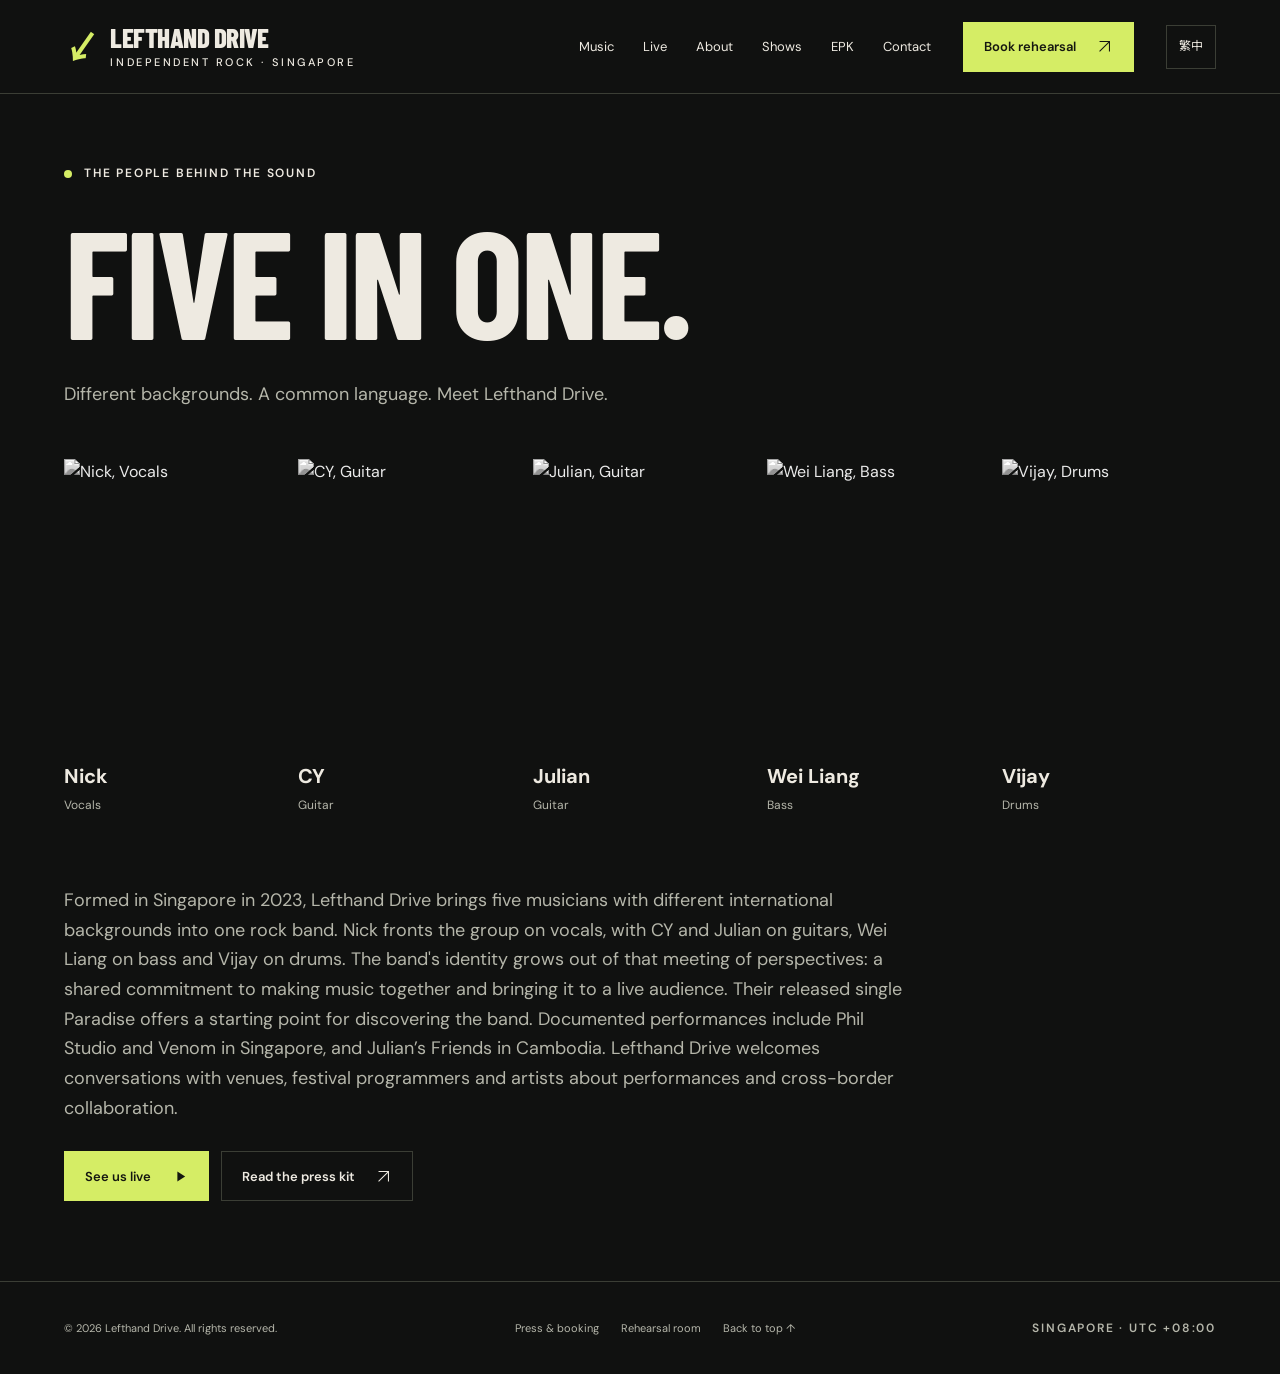
==== commit 405d33be: "Make rehearsal booking prominent in header and homepage" ====
--- a/band.html
+++ b/band.html
@@ -9,6 +9,7 @@
 <header class="site-header"><div class="wrap header-inner">
 <a class="wordmark" href="index.html" aria-label="Lefthand Drive home"><span class="brand-symbol" aria-hidden="true">↙</span><span>LEFTHAND DRIVE<small>INDEPENDENT ROCK · SINGAPORE</small></span></a>
 <nav class="desktop-nav" aria-label="Main navigation"><a href="index.html#music"><span lang="en" data-lang="en">Music</span><span lang="zh-Hant" data-lang="zh-Hant">音樂</span></a><a href="index.html#live"><span lang="en" data-lang="en">Live</span><span lang="zh-Hant" data-lang="zh-Hant">現場</span></a><a href="index.html#about"><span lang="en" data-lang="en">About</span><span lang="zh-Hant" data-lang="zh-Hant">樂團</span></a><a href="index.html#shows"><span lang="en" data-lang="en">Shows</span><span lang="zh-Hant" data-lang="zh-Hant">演出</span></a><a href="epk.html"><span lang="en" data-lang="en">EPK</span><span lang="zh-Hant" data-lang="zh-Hant">EPK</span></a><a href="index.html#contact"><span lang="en" data-lang="en">Contact</span><span lang="zh-Hant" data-lang="zh-Hant">聯絡</span></a></nav>
+<a href="booking.html" class="button primary header-booking"><span lang="en" data-lang="en">Book rehearsal</span><span lang="zh-Hant" data-lang="zh-Hant">預約排練室</span><svg viewBox="0 0 24 24" fill="none" stroke="currentColor" stroke-width="1.5" aria-hidden="true"><path d="M5 19 19 5M5 5h14v14"/></svg></a>
 <button class="language-toggle" type="button" data-language-toggle aria-label="Switch to Traditional Chinese">繁中</button>
 <button class="menu-toggle" type="button" aria-label="Open navigation" aria-expanded="false" aria-controls="mobile-menu"><svg viewBox="0 0 24 24" fill="none" stroke="currentColor" stroke-width="1.5" aria-hidden="true"><path d="M3 7h18M3 16h18"/></svg></button>
 <nav class="mobile-nav" id="mobile-menu" aria-label="Mobile navigation" hidden><a href="index.html#music"><span lang="en" data-lang="en">Music</span><span lang="zh-Hant" data-lang="zh-Hant">音樂</span></a><a href="index.html#live"><span lang="en" data-lang="en">Live</span><span lang="zh-Hant" data-lang="zh-Hant">現場</span></a><a href="index.html#about"><span lang="en" data-lang="en">About</span><span lang="zh-Hant" data-lang="zh-Hant">樂團</span></a><a href="index.html#shows"><span lang="en" data-lang="en">Shows</span><span lang="zh-Hant" data-lang="zh-Hant">演出</span></a><a href="epk.html"><span lang="en" data-lang="en">EPK</span><span lang="zh-Hant" data-lang="zh-Hant">EPK</span></a><a href="index.html#contact"><span lang="en" data-lang="en">Contact</span><span lang="zh-Hant" data-lang="zh-Hant">聯絡</span></a></nav>
--- a/assets/site.css
+++ b/assets/site.css
@@ -40,6 +40,7 @@
 .desktop-nav a:hover:after,.desktop-nav a[aria-current=page]:after{transform:scaleX(1)}
 .language-toggle{border:1px solid var(--line);background:transparent;padding:8px 12px;min-height:44px;font-size:12px;white-space:nowrap}
 .language-toggle:hover{border-color:var(--accent)}
+.header-booking{white-space:nowrap;flex-shrink:0;padding:11px 16px;gap:12px;min-height:44px}
 .menu-toggle{display:none;border:1px solid var(--line);background:transparent;min-width:44px;min-height:44px}
 .mobile-nav{display:none}
 .hero{padding-top:46px;padding-bottom:40px}
@@ -129,6 +130,21 @@
 .contact-mail{display:flex;align-items:center;justify-content:space-between;gap:25px;padding-block:30px;margin-top:35px;border-bottom:1px solid var(--line);font-size:clamp(17px,3vw,40px);overflow-wrap:anywhere}
 .contact-mail svg{width:36px;height:36px;color:var(--accent)}
 .contact-mail:hover{color:var(--accent)}
+.rehearsal-section{background:var(--accent);color:var(--dark);padding-block:70px}
+.rehearsal-grid{display:grid;grid-template-columns:1.15fr 1fr;align-items:center;gap:70px}
+.rehearsal-section h2{font-size:clamp(62px,7.5vw,112px);max-width:650px;margin-top:24px}
+.rehearsal-copy{max-width:490px;margin-top:26px;font-size:16px}
+.rehearsal-card{border:1px solid var(--dark);padding:34px}
+.rehearsal-card h3{font-size:23px}
+.rehearsal-facts{display:grid;grid-template-columns:1fr 1fr;gap:24px;margin:28px 0 22px}
+.rehearsal-facts dt{font-size:11px;letter-spacing:.1em;text-transform:uppercase}
+.rehearsal-facts dd{font-size:32px;font-family:var(--display);font-weight:600;margin:8px 0 0;line-height:1.2}
+.rehearsal-facts dd span{font-size:18px}
+.rehearsal-card>p{font-size:14px}
+.rehearsal-cta{background:var(--dark);border-color:var(--dark);color:var(--ink);width:100%;margin-top:25px;justify-content:space-between}
+.rehearsal-cta:hover{border-color:var(--dark);background:var(--paper);color:var(--dark)}
+.rehearsal-cta:focus-visible{outline-color:var(--dark)}
+.rehearsal-card .rehearsal-location{margin-top:16px;font-size:11px;letter-spacing:.1em;text-transform:uppercase}
 .site-footer{border-top:1px solid var(--line);padding-block:24px;font-size:11px;color:var(--muted)}
 .footer-inner{display:flex;justify-content:space-between;gap:24px;align-items:center;flex-wrap:wrap}
 .footer-links{display:flex;gap:22px;flex-wrap:wrap}
@@ -369,3 +385,33 @@
 @media(min-width:761px) and (max-width:1100px){.epk-layout .show-row{grid-template-columns:105px minmax(0,1fr) 80px 65px;gap:12px}
 .epk-layout .show-venue{font-size:15px}
 }
+
+/* Keep rehearsal booking visible outside the collapsible menu. */
+@media(max-width:1100px){
+ .desktop-nav{display:none}
+ .header-inner{gap:16px}
+ .wordmark{margin-right:auto}
+ .menu-toggle{display:grid;place-items:center}
+ .mobile-nav:not([hidden]){display:flex;position:absolute;top:100%;left:0;right:0;max-height:calc(100dvh - 94px);overflow-y:auto;background:var(--bg);border-bottom:1px solid var(--line);padding:25px var(--gutter);flex-direction:column;gap:5px}
+ .mobile-nav a{font-family:var(--display);text-transform:uppercase;font-size:30px;min-height:52px;padding-block:8px}
+ .rehearsal-grid{gap:35px}
+ .rehearsal-card{padding:26px}
+}
+@media(max-width:760px){
+ .rehearsal-section{padding-block:48px}
+ .rehearsal-grid{grid-template-columns:1fr;gap:30px}
+ .rehearsal-section h2{font-size:70px}
+ .rehearsal-card{padding:24px}
+ html[lang=zh-Hant] .rehearsal-section h2{font-size:44px}
+}
+@media(max-width:600px){
+ .site-header{height:auto}
+ .header-inner{display:grid;grid-template-columns:minmax(0,1fr) auto auto;gap:12px;padding-block:14px}
+ .wordmark{grid-column:1;grid-row:1;font-size:22px;gap:7px}
+ .wordmark small{font-size:8px;letter-spacing:.15em}
+ .brand-symbol{font-size:29px}
+ .language-toggle{grid-column:2;grid-row:1}
+ .menu-toggle{grid-column:3;grid-row:1}
+ .header-booking{grid-column:1/-1;grid-row:2;justify-content:space-between}
+ .mobile-nav:not([hidden]){max-height:calc(100dvh - 128px)}
+}
